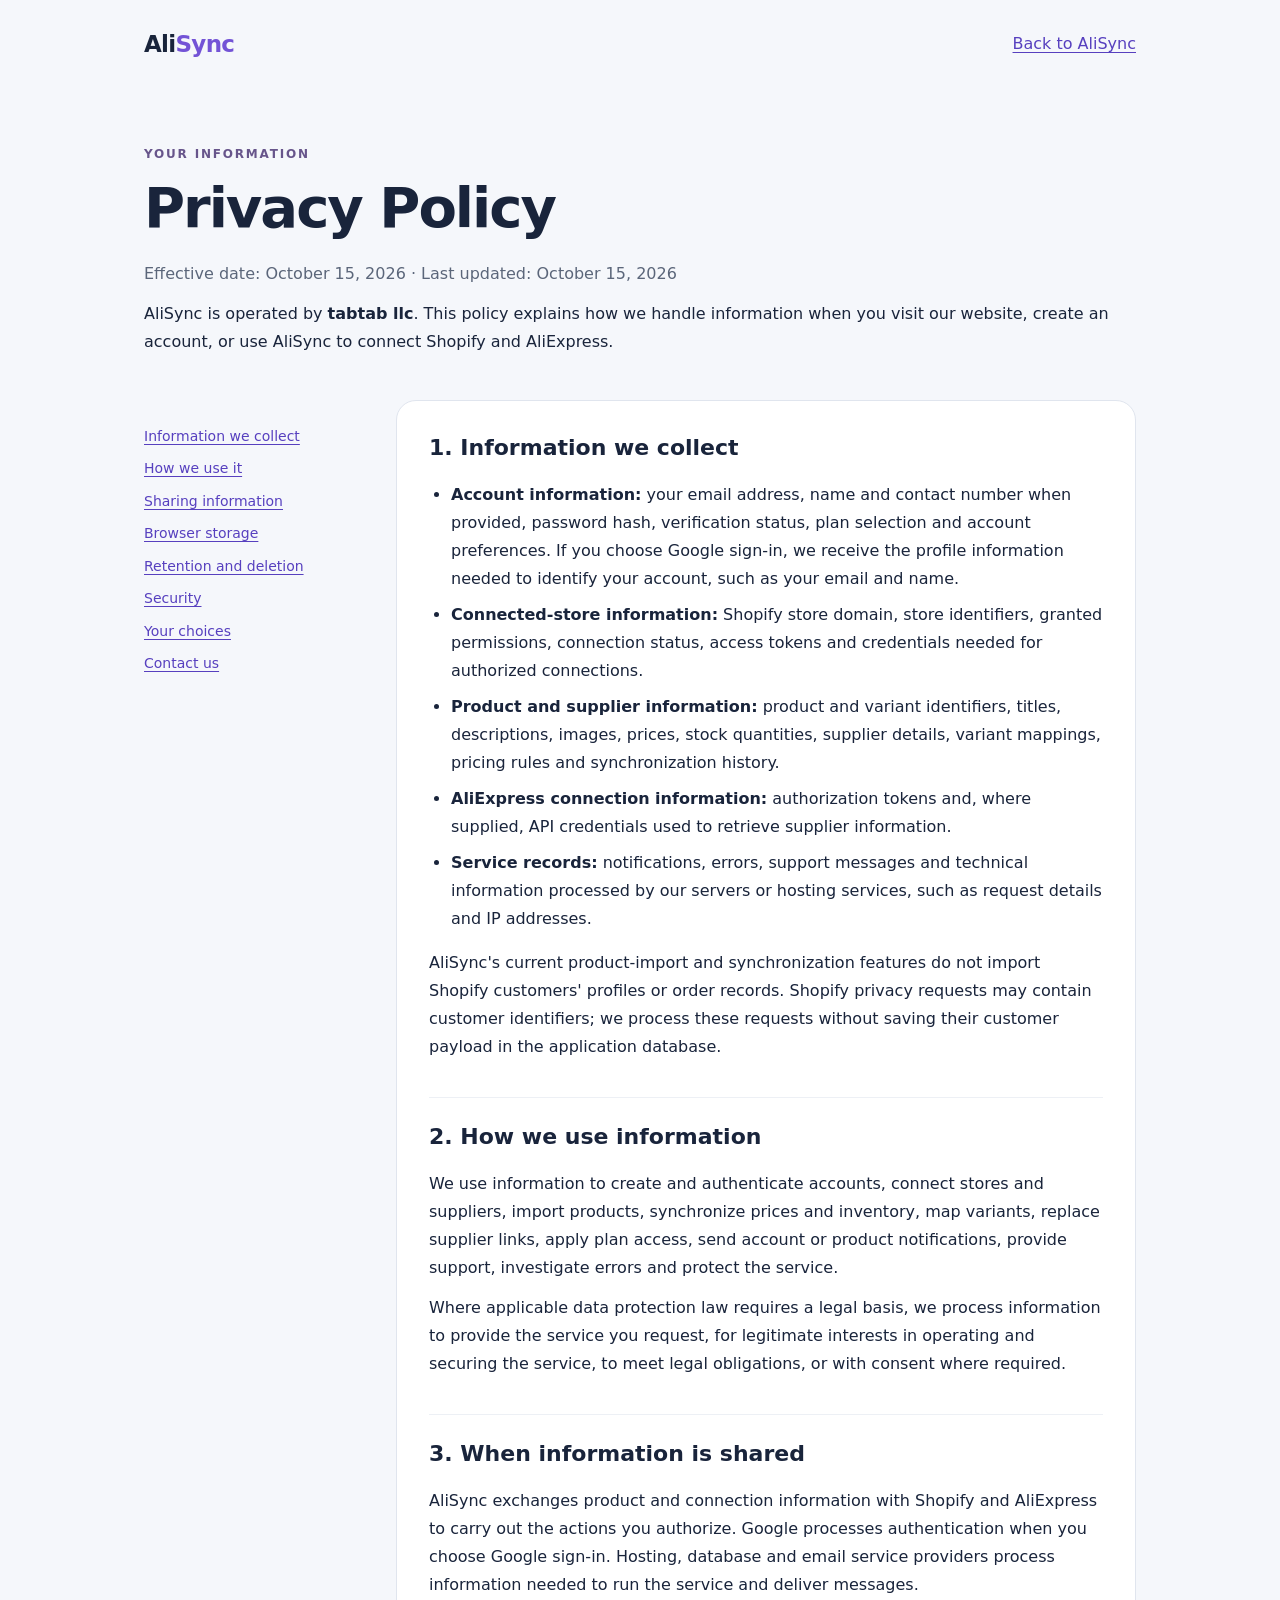
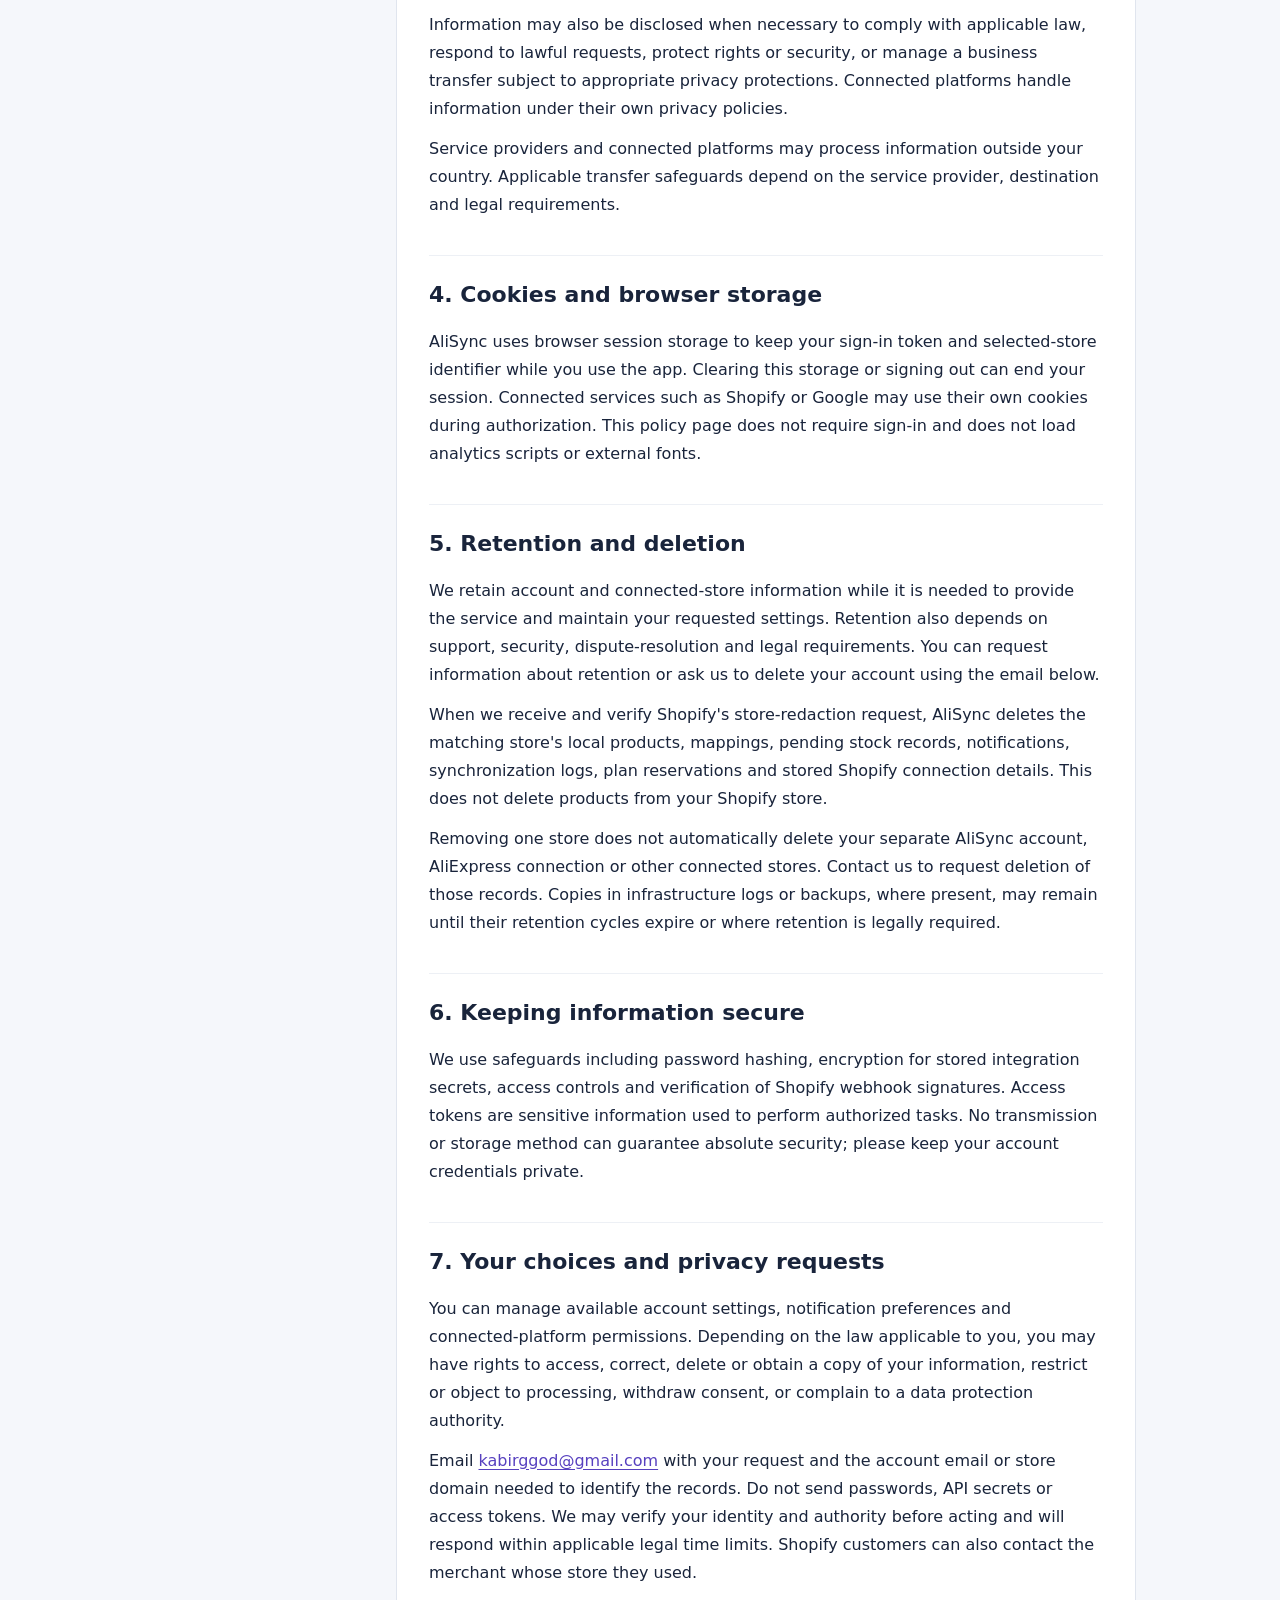
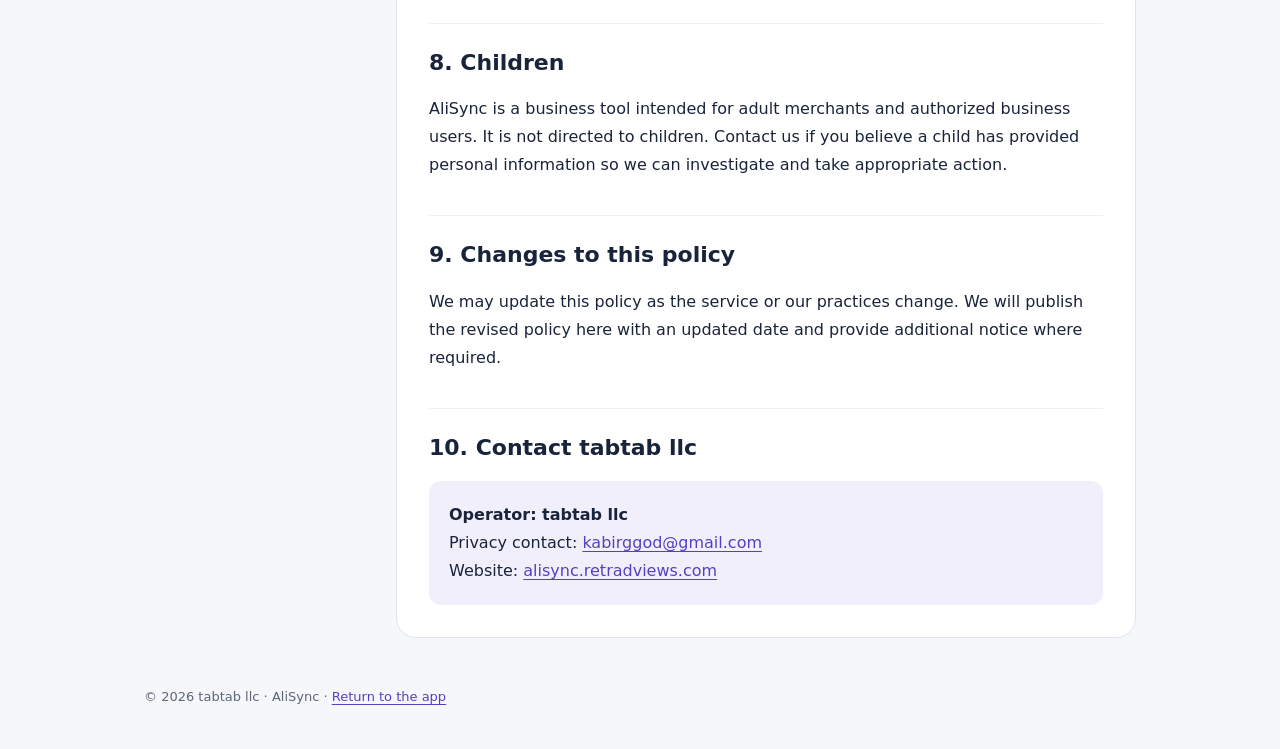
==== frontend/privacy-policy.html @ d1f87fcb "privacy policy added" ====
<!doctype html>
<html lang="en">
<head>
  <meta charset="utf-8">
  <meta name="viewport" content="width=device-width, initial-scale=1">
  <meta name="description" content="How tabtab llc handles account, store and supplier information when you use AliSync.">
  <title>Privacy Policy | AliSync</title>
  <style>
    :root{color-scheme:light;font-family:system-ui,-apple-system,BlinkMacSystemFont,"Segoe UI",sans-serif;color:#19243b;background:#f5f7fb;line-height:1.75}
    *{box-sizing:border-box}body{margin:0}a{color:#5740bf;text-underline-offset:3px}a:hover{color:#332178}a:focus-visible{outline:3px solid #8064ed;outline-offset:4px;border-radius:3px}
    header,main,footer{max-width:1040px;margin:auto;padding:24px}header{display:flex;justify-content:space-between;align-items:center;gap:18px}.brand{font-size:23px;font-weight:800;letter-spacing:-.7px;text-decoration:none;color:#19243b}.brand span{color:#7353d6}
    .hero{padding:32px 0}.eyebrow{text-transform:uppercase;letter-spacing:.15em;font-size:12px;font-weight:700;color:#67558b}h1{font-size:clamp(36px,6vw,56px);line-height:1.12;letter-spacing:-2px;margin:12px 0 20px}h2{font-size:22px;line-height:1.35;margin-top:0}p{margin:12px 0}.muted{color:#5b667a}.layout{display:grid;grid-template-columns:220px minmax(0,1fr);gap:32px}nav{align-self:start;position:sticky;top:24px;padding:16px 0}nav a{display:block;margin:8px 0;font-size:14px}article{background:#fff;border:1px solid #e0e5ee;border-radius:20px;padding:32px}section{scroll-margin-top:24px;padding:0 0 24px;margin-bottom:24px;border-bottom:1px solid #edf0f5}section:last-child{border:0;margin:0;padding:0}li{margin:8px 0}ul{padding-left:22px}.contact{padding:20px;background:#f2effc;border-radius:12px;overflow-wrap:anywhere}footer{font-size:13px;color:#5b667a;padding-bottom:40px}.skip{position:absolute;left:16px;top:-80px;background:white;padding:10px}.skip:focus{top:12px}
    @media(max-width:720px){header,main,footer{padding:20px}.layout{grid-template-columns:1fr;gap:16px}nav{position:static;padding:0 0 12px;display:flex;flex-wrap:wrap;gap:8px 18px}nav a{margin:0}article{padding:24px}.hero{padding:20px 0}h1{letter-spacing:-1px}}
    @media print{nav,header,.skip{display:none}.layout{display:block}article{border:0;padding:0}body{background:white}}
  </style>
</head>
<body>
  <a class="skip" href="#policy">Skip to privacy policy</a>
  <header><a class="brand" href="/">Ali<span>Sync</span></a><a href="/">Back to AliSync</a></header>
  <main id="policy">
    <div class="hero"><div class="eyebrow">Your information</div><h1>Privacy Policy</h1><p class="muted">Effective date: October 15, 2026 · Last updated: October 15, 2026</p><p>AliSync is operated by <strong>tabtab llc</strong>. This policy explains how we handle information when you visit our website, create an account, or use AliSync to connect Shopify and AliExpress.</p></div>
    <div class="layout">
      <nav aria-label="Policy sections"><a href="#collect">Information we collect</a><a href="#use">How we use it</a><a href="#sharing">Sharing information</a><a href="#storage">Browser storage</a><a href="#retention">Retention and deletion</a><a href="#security">Security</a><a href="#choices">Your choices</a><a href="#contact">Contact us</a></nav>
      <article>
        <section id="collect"><h2>1. Information we collect</h2><ul><li><strong>Account information:</strong> your email address, name and contact number when provided, password hash, verification status, plan selection and account preferences. If you choose Google sign-in, we receive the profile information needed to identify your account, such as your email and name.</li><li><strong>Connected-store information:</strong> Shopify store domain, store identifiers, granted permissions, connection status, access tokens and credentials needed for authorized connections.</li><li><strong>Product and supplier information:</strong> product and variant identifiers, titles, descriptions, images, prices, stock quantities, supplier details, variant mappings, pricing rules and synchronization history.</li><li><strong>AliExpress connection information:</strong> authorization tokens and, where supplied, API credentials used to retrieve supplier information.</li><li><strong>Service records:</strong> notifications, errors, support messages and technical information processed by our servers or hosting services, such as request details and IP addresses.</li></ul><p>AliSync's current product-import and synchronization features do not import Shopify customers' profiles or order records. Shopify privacy requests may contain customer identifiers; we process these requests without saving their customer payload in the application database.</p></section>
        <section id="use"><h2>2. How we use information</h2><p>We use information to create and authenticate accounts, connect stores and suppliers, import products, synchronize prices and inventory, map variants, replace supplier links, apply plan access, send account or product notifications, provide support, investigate errors and protect the service.</p><p>Where applicable data protection law requires a legal basis, we process information to provide the service you request, for legitimate interests in operating and securing the service, to meet legal obligations, or with consent where required.</p></section>
        <section id="sharing"><h2>3. When information is shared</h2><p>AliSync exchanges product and connection information with Shopify and AliExpress to carry out the actions you authorize. Google processes authentication when you choose Google sign-in. Hosting, database and email service providers process information needed to run the service and deliver messages.</p><p>Information may also be disclosed when necessary to comply with applicable law, respond to lawful requests, protect rights or security, or manage a business transfer subject to appropriate privacy protections. Connected platforms handle information under their own privacy policies.</p><p>Service providers and connected platforms may process information outside your country. Applicable transfer safeguards depend on the service provider, destination and legal requirements.</p></section>
        <section id="storage"><h2>4. Cookies and browser storage</h2><p>AliSync uses browser session storage to keep your sign-in token and selected-store identifier while you use the app. Clearing this storage or signing out can end your session. Connected services such as Shopify or Google may use their own cookies during authorization. This policy page does not require sign-in and does not load analytics scripts or external fonts.</p></section>
        <section id="retention"><h2>5. Retention and deletion</h2><p>We retain account and connected-store information while it is needed to provide the service and maintain your requested settings. Retention also depends on support, security, dispute-resolution and legal requirements. You can request information about retention or ask us to delete your account using the email below.</p><p>When we receive and verify Shopify's store-redaction request, AliSync deletes the matching store's local products, mappings, pending stock records, notifications, synchronization logs, plan reservations and stored Shopify connection details. This does not delete products from your Shopify store.</p><p>Removing one store does not automatically delete your separate AliSync account, AliExpress connection or other connected stores. Contact us to request deletion of those records. Copies in infrastructure logs or backups, where present, may remain until their retention cycles expire or where retention is legally required.</p></section>
        <section id="security"><h2>6. Keeping information secure</h2><p>We use safeguards including password hashing, encryption for stored integration secrets, access controls and verification of Shopify webhook signatures. Access tokens are sensitive information used to perform authorized tasks. No transmission or storage method can guarantee absolute security; please keep your account credentials private.</p></section>
        <section id="choices"><h2>7. Your choices and privacy requests</h2><p>You can manage available account settings, notification preferences and connected-platform permissions. Depending on the law applicable to you, you may have rights to access, correct, delete or obtain a copy of your information, restrict or object to processing, withdraw consent, or complain to a data protection authority.</p><p>Email <a href="mailto:kabirggod@gmail.com">kabirggod@gmail.com</a> with your request and the account email or store domain needed to identify the records. Do not send passwords, API secrets or access tokens. We may verify your identity and authority before acting and will respond within applicable legal time limits. Shopify customers can also contact the merchant whose store they used.</p></section>
        <section><h2>8. Children</h2><p>AliSync is a business tool intended for adult merchants and authorized business users. It is not directed to children. Contact us if you believe a child has provided personal information so we can investigate and take appropriate action.</p></section>
        <section><h2>9. Changes to this policy</h2><p>We may update this policy as the service or our practices change. We will publish the revised policy here with an updated date and provide additional notice where required.</p></section>
        <section id="contact"><h2>10. Contact tabtab llc</h2><div class="contact"><strong>Operator: tabtab llc</strong><br>Privacy contact: <a href="mailto:kabirggod@gmail.com">kabirggod@gmail.com</a><br>Website: <a href="https://alisync.retradviews.com/">alisync.retradviews.com</a></div></section>
      </article>
    </div>
  </main>
  <footer>© 2026 tabtab llc · AliSync · <a href="/">Return to the app</a></footer>
</body>
</html>
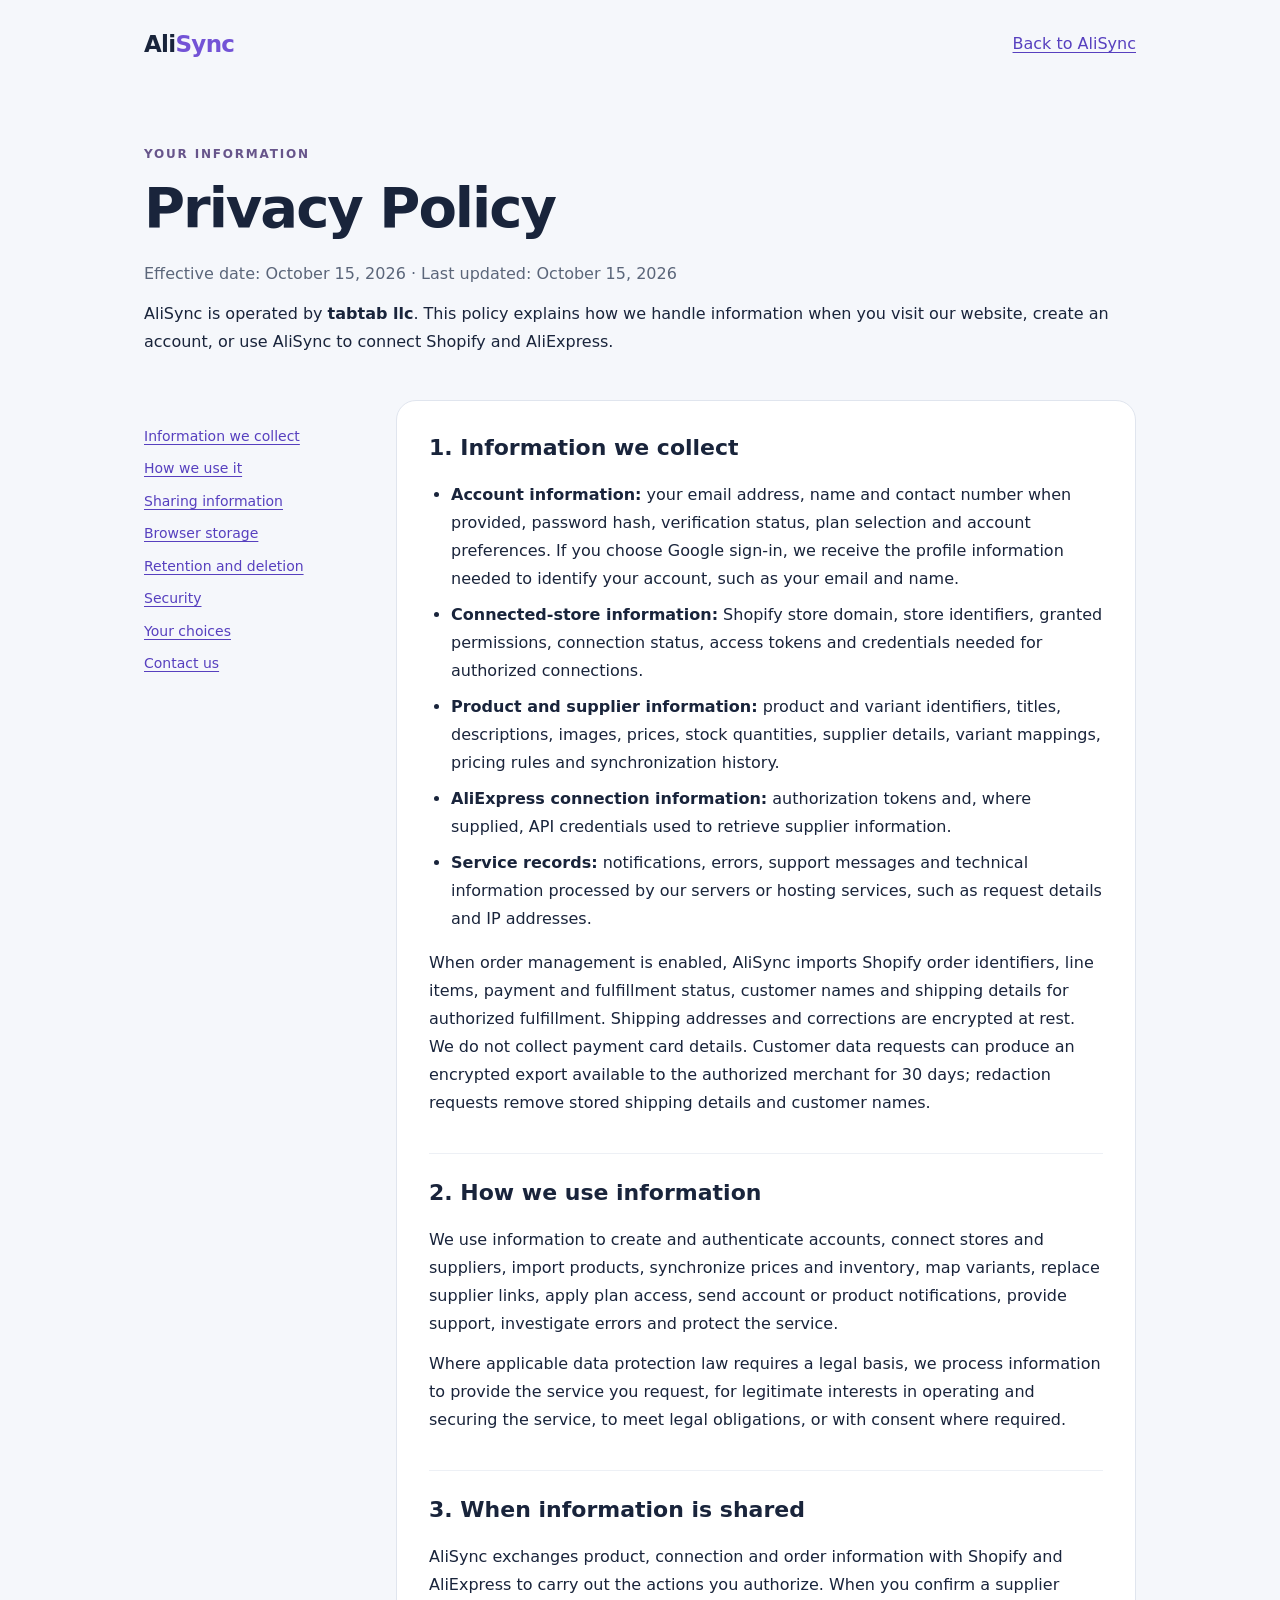
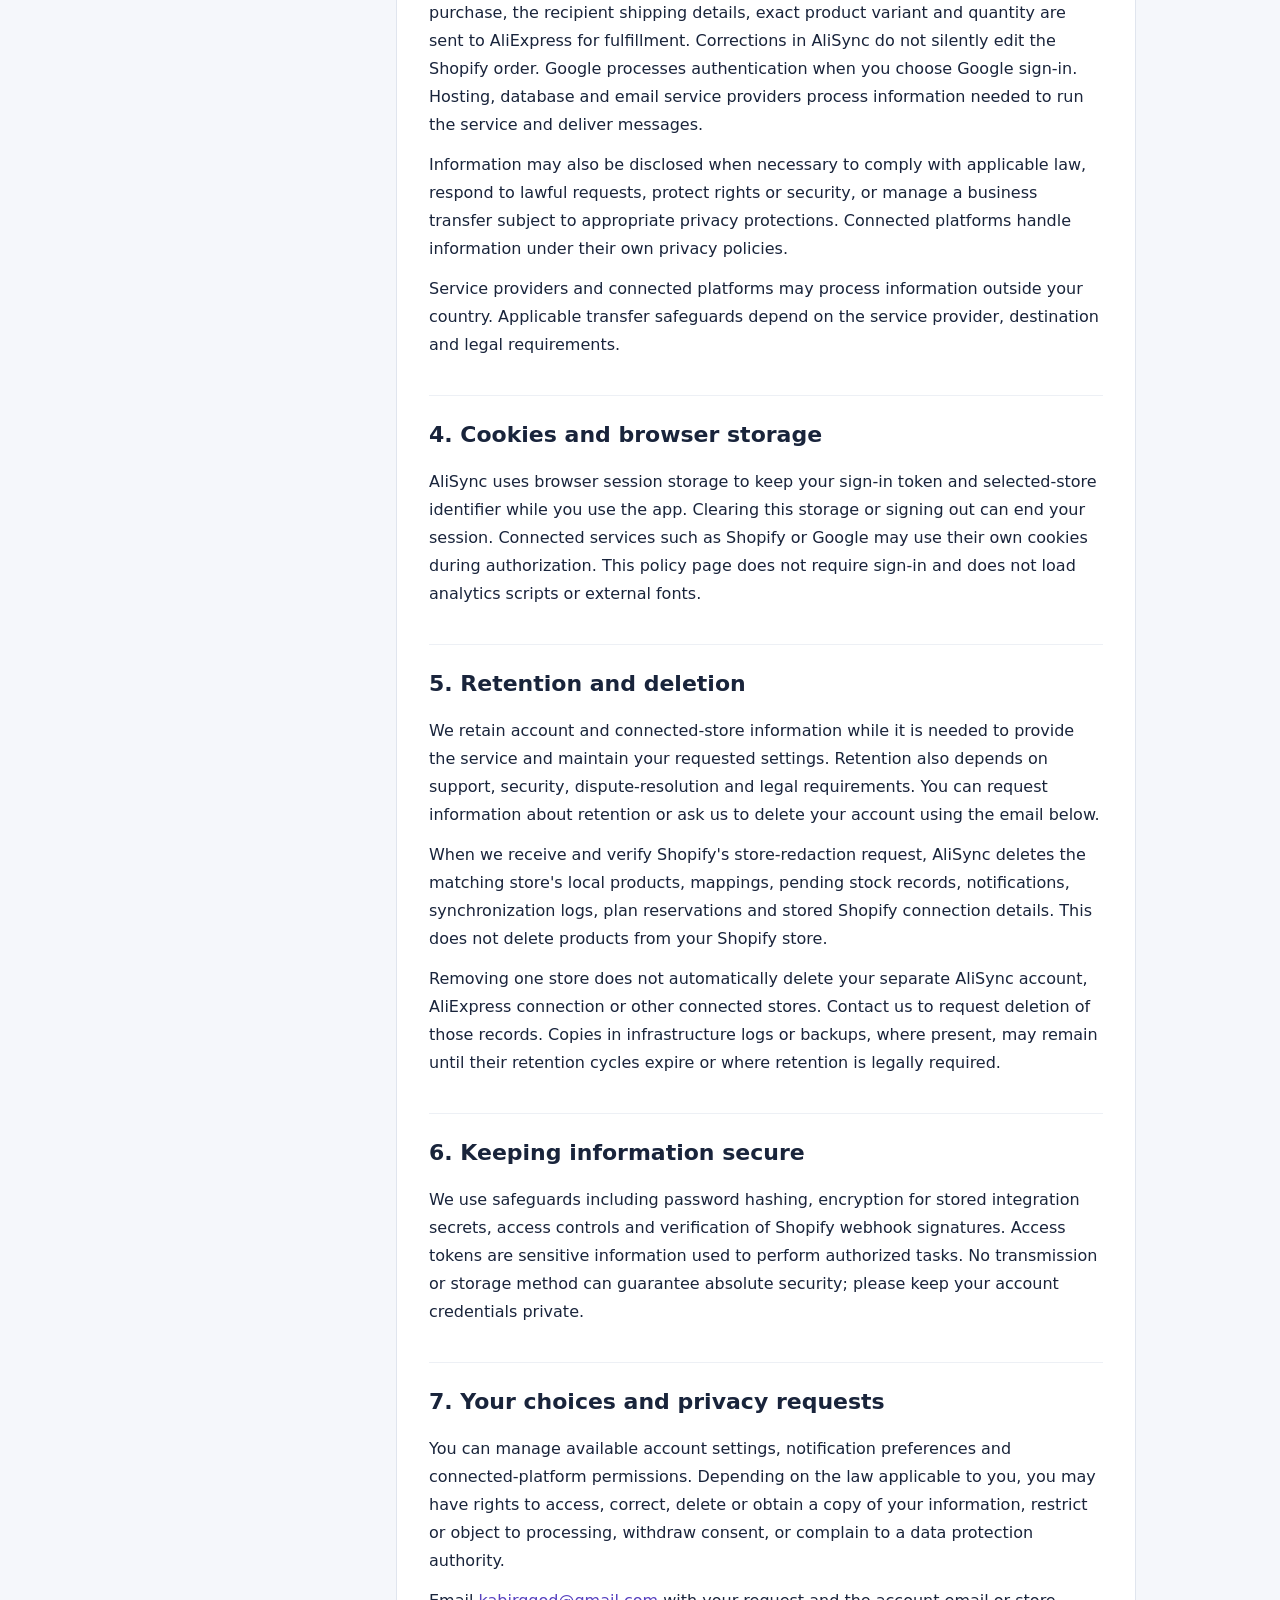
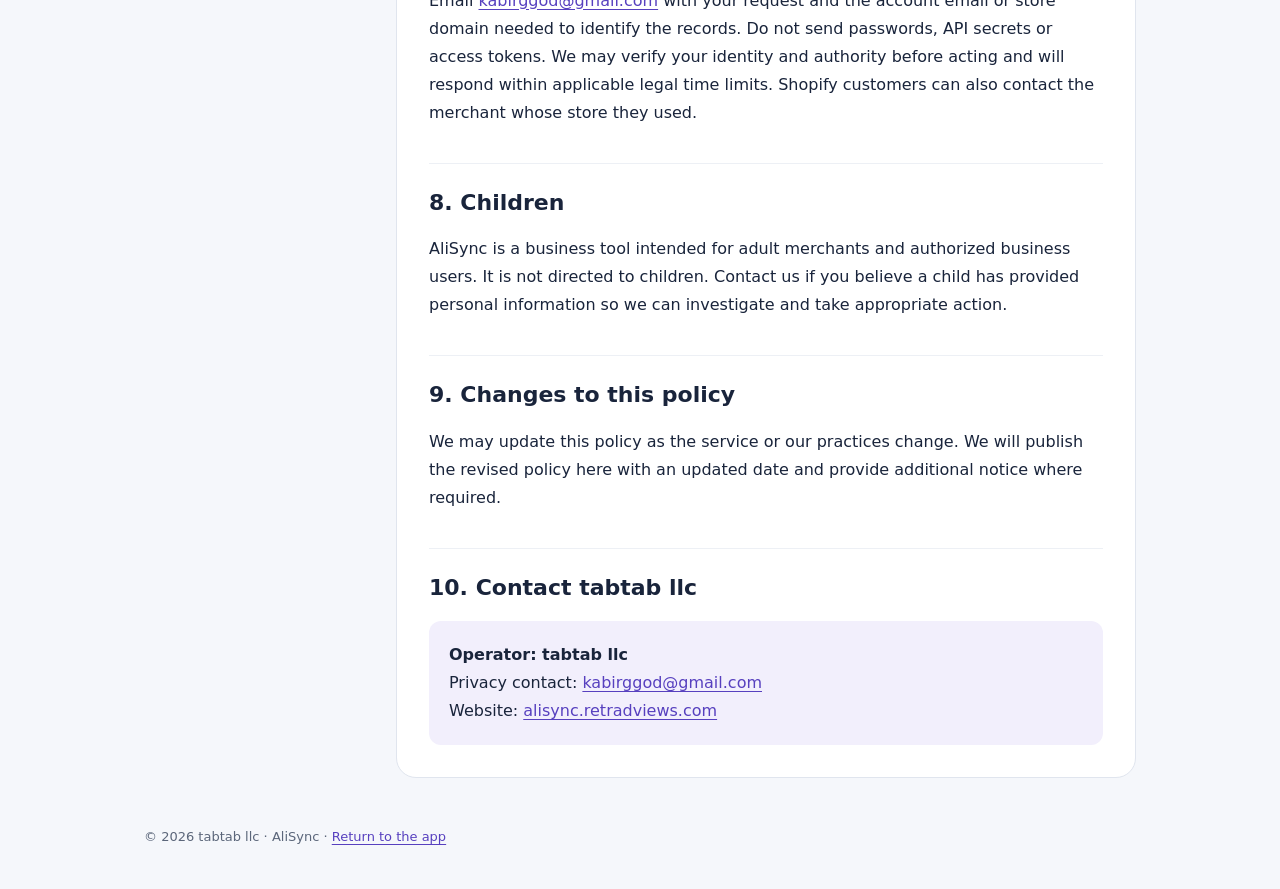
==== commit d2da736c: "orders added" ====
--- a/frontend/privacy-policy.html
+++ b/frontend/privacy-policy.html
@@ -22,9 +22,9 @@
     <div class="layout">
       <nav aria-label="Policy sections"><a href="#collect">Information we collect</a><a href="#use">How we use it</a><a href="#sharing">Sharing information</a><a href="#storage">Browser storage</a><a href="#retention">Retention and deletion</a><a href="#security">Security</a><a href="#choices">Your choices</a><a href="#contact">Contact us</a></nav>
       <article>
-        <section id="collect"><h2>1. Information we collect</h2><ul><li><strong>Account information:</strong> your email address, name and contact number when provided, password hash, verification status, plan selection and account preferences. If you choose Google sign-in, we receive the profile information needed to identify your account, such as your email and name.</li><li><strong>Connected-store information:</strong> Shopify store domain, store identifiers, granted permissions, connection status, access tokens and credentials needed for authorized connections.</li><li><strong>Product and supplier information:</strong> product and variant identifiers, titles, descriptions, images, prices, stock quantities, supplier details, variant mappings, pricing rules and synchronization history.</li><li><strong>AliExpress connection information:</strong> authorization tokens and, where supplied, API credentials used to retrieve supplier information.</li><li><strong>Service records:</strong> notifications, errors, support messages and technical information processed by our servers or hosting services, such as request details and IP addresses.</li></ul><p>AliSync's current product-import and synchronization features do not import Shopify customers' profiles or order records. Shopify privacy requests may contain customer identifiers; we process these requests without saving their customer payload in the application database.</p></section>
+        <section id="collect"><h2>1. Information we collect</h2><ul><li><strong>Account information:</strong> your email address, name and contact number when provided, password hash, verification status, plan selection and account preferences. If you choose Google sign-in, we receive the profile information needed to identify your account, such as your email and name.</li><li><strong>Connected-store information:</strong> Shopify store domain, store identifiers, granted permissions, connection status, access tokens and credentials needed for authorized connections.</li><li><strong>Product and supplier information:</strong> product and variant identifiers, titles, descriptions, images, prices, stock quantities, supplier details, variant mappings, pricing rules and synchronization history.</li><li><strong>AliExpress connection information:</strong> authorization tokens and, where supplied, API credentials used to retrieve supplier information.</li><li><strong>Service records:</strong> notifications, errors, support messages and technical information processed by our servers or hosting services, such as request details and IP addresses.</li></ul><p>When order management is enabled, AliSync imports Shopify order identifiers, line items, payment and fulfillment status, customer names and shipping details for authorized fulfillment. Shipping addresses and corrections are encrypted at rest. We do not collect payment card details. Customer data requests can produce an encrypted export available to the authorized merchant for 30 days; redaction requests remove stored shipping details and customer names.</p></section>
         <section id="use"><h2>2. How we use information</h2><p>We use information to create and authenticate accounts, connect stores and suppliers, import products, synchronize prices and inventory, map variants, replace supplier links, apply plan access, send account or product notifications, provide support, investigate errors and protect the service.</p><p>Where applicable data protection law requires a legal basis, we process information to provide the service you request, for legitimate interests in operating and securing the service, to meet legal obligations, or with consent where required.</p></section>
-        <section id="sharing"><h2>3. When information is shared</h2><p>AliSync exchanges product and connection information with Shopify and AliExpress to carry out the actions you authorize. Google processes authentication when you choose Google sign-in. Hosting, database and email service providers process information needed to run the service and deliver messages.</p><p>Information may also be disclosed when necessary to comply with applicable law, respond to lawful requests, protect rights or security, or manage a business transfer subject to appropriate privacy protections. Connected platforms handle information under their own privacy policies.</p><p>Service providers and connected platforms may process information outside your country. Applicable transfer safeguards depend on the service provider, destination and legal requirements.</p></section>
+        <section id="sharing"><h2>3. When information is shared</h2><p>AliSync exchanges product, connection and order information with Shopify and AliExpress to carry out the actions you authorize. When you confirm a supplier purchase, the recipient shipping details, exact product variant and quantity are sent to AliExpress for fulfillment. Corrections in AliSync do not silently edit the Shopify order. Google processes authentication when you choose Google sign-in. Hosting, database and email service providers process information needed to run the service and deliver messages.</p><p>Information may also be disclosed when necessary to comply with applicable law, respond to lawful requests, protect rights or security, or manage a business transfer subject to appropriate privacy protections. Connected platforms handle information under their own privacy policies.</p><p>Service providers and connected platforms may process information outside your country. Applicable transfer safeguards depend on the service provider, destination and legal requirements.</p></section>
         <section id="storage"><h2>4. Cookies and browser storage</h2><p>AliSync uses browser session storage to keep your sign-in token and selected-store identifier while you use the app. Clearing this storage or signing out can end your session. Connected services such as Shopify or Google may use their own cookies during authorization. This policy page does not require sign-in and does not load analytics scripts or external fonts.</p></section>
         <section id="retention"><h2>5. Retention and deletion</h2><p>We retain account and connected-store information while it is needed to provide the service and maintain your requested settings. Retention also depends on support, security, dispute-resolution and legal requirements. You can request information about retention or ask us to delete your account using the email below.</p><p>When we receive and verify Shopify's store-redaction request, AliSync deletes the matching store's local products, mappings, pending stock records, notifications, synchronization logs, plan reservations and stored Shopify connection details. This does not delete products from your Shopify store.</p><p>Removing one store does not automatically delete your separate AliSync account, AliExpress connection or other connected stores. Contact us to request deletion of those records. Copies in infrastructure logs or backups, where present, may remain until their retention cycles expire or where retention is legally required.</p></section>
         <section id="security"><h2>6. Keeping information secure</h2><p>We use safeguards including password hashing, encryption for stored integration secrets, access controls and verification of Shopify webhook signatures. Access tokens are sensitive information used to perform authorized tasks. No transmission or storage method can guarantee absolute security; please keep your account credentials private.</p></section>
